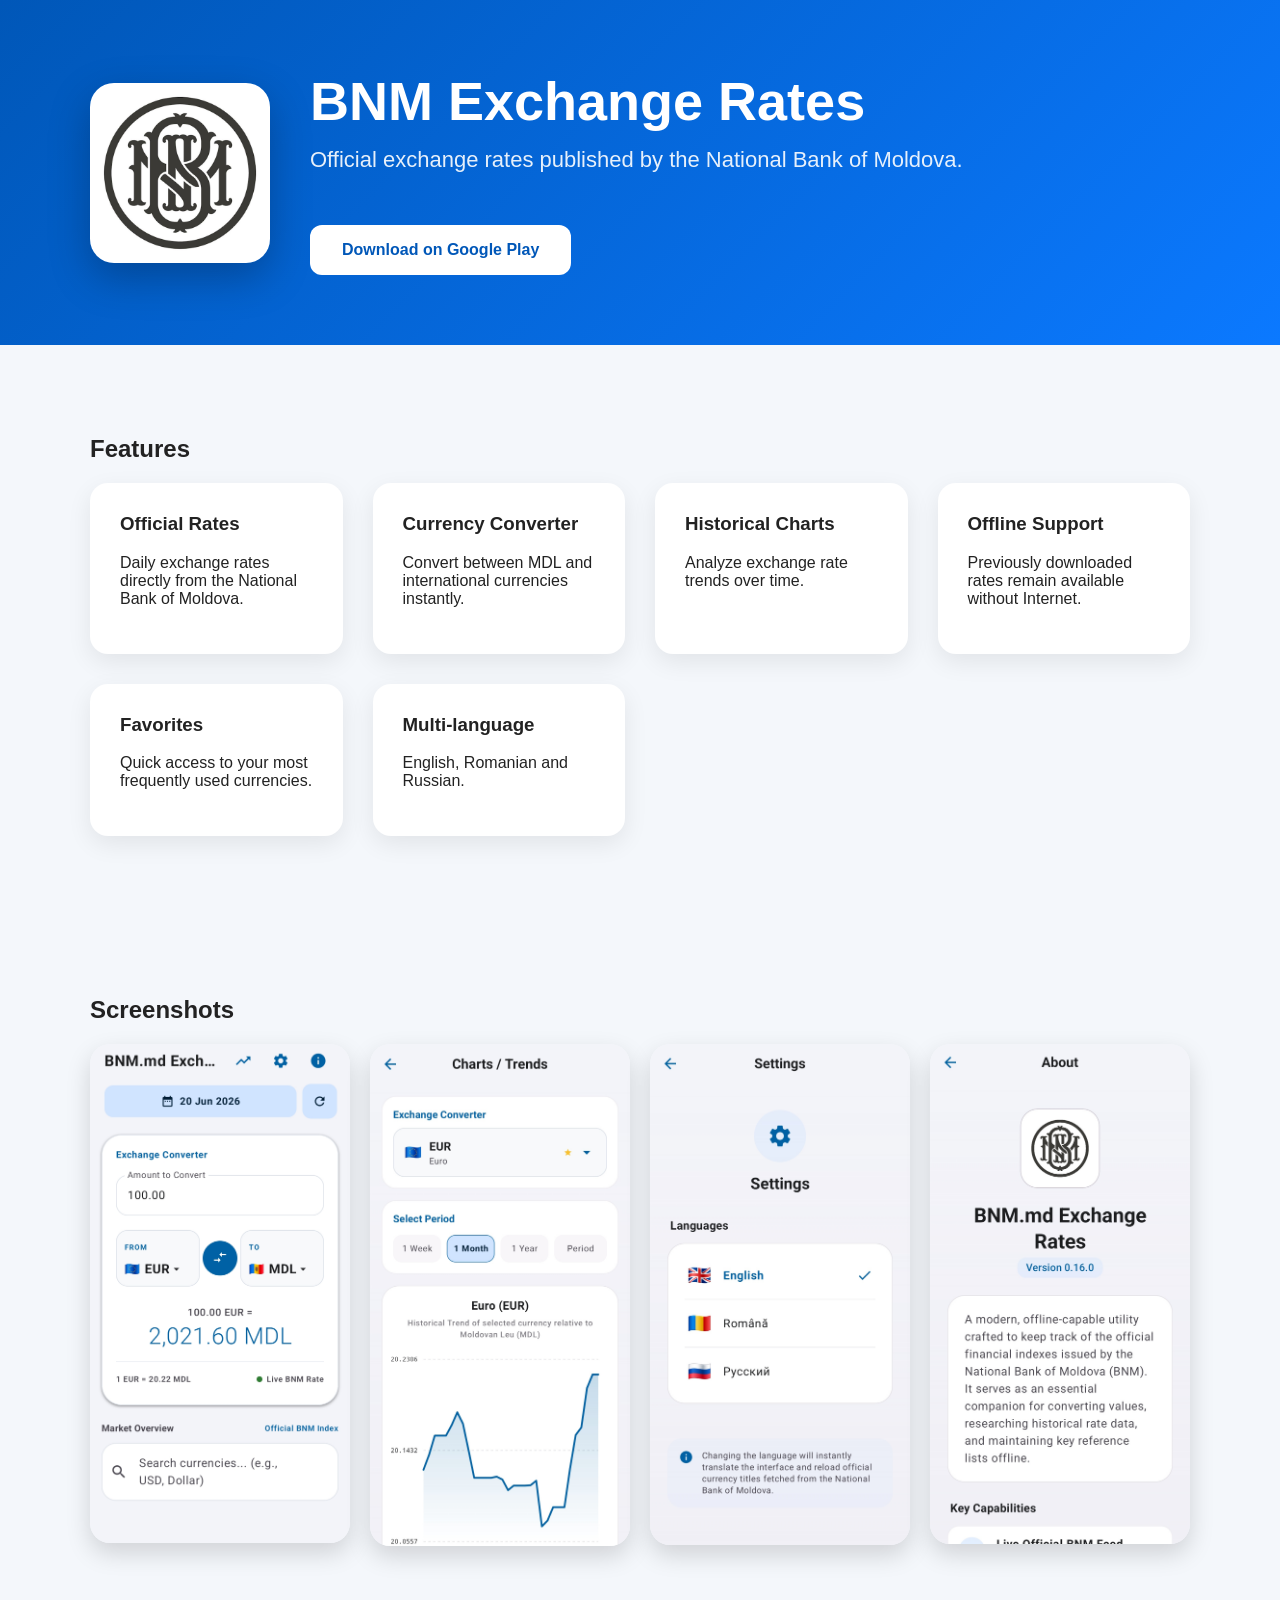
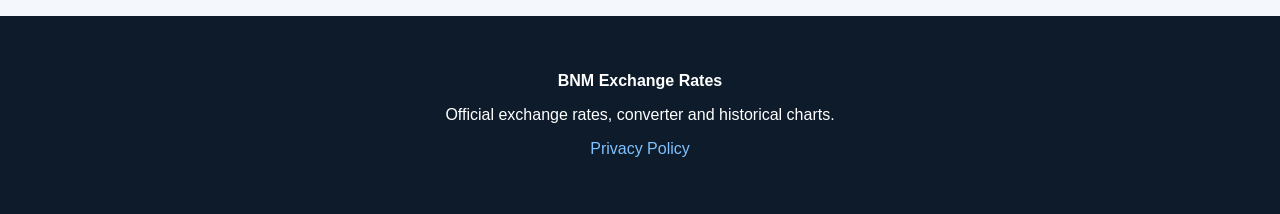
==== bnm-exchange-rates/index.html @ f006da6b "Update dumitru.github.io" ====
<!DOCTYPE html>
<html lang="en">
<head>
<meta charset="UTF-8">
<meta name="viewport" content="width=device-width, initial-scale=1.0">

<title>BNM Exchange Rates</title>

<meta name="description" content="Official exchange rates published by the National Bank of Moldova. Currency converter, historical charts, favorites and offline support.">

<style>
body{
    margin:0;
    font-family:Segoe UI,Roboto,Arial,sans-serif;
    background:#f4f7fb;
    color:#222;
}

header{
    background:linear-gradient(135deg,#0057b8,#0b79ff);
    color:white;
    padding:70px 20px;
}

.container{
    max-width:1100px;
    margin:auto;
}

.hero{
    display:flex;
    flex-wrap:wrap;
    align-items:center;
    gap:40px;
}

.hero img{
    width:180px;
    border-radius:24px;
    box-shadow:0 15px 40px rgba(0,0,0,.25);
}

h1{
    font-size:54px;
    margin:0;
}

.subtitle{
    font-size:22px;
    margin-top:15px;
    opacity:.9;
}

.button{
    display:inline-block;
    margin-top:30px;
    padding:16px 32px;
    background:white;
    color:#0057b8;
    text-decoration:none;
    border-radius:12px;
    font-weight:bold;
}

section{
    padding:70px 20px;
}

.features{
    display:grid;
    grid-template-columns:repeat(auto-fit,minmax(240px,1fr));
    gap:30px;
}

.card{
    background:white;
    padding:30px;
    border-radius:18px;
    box-shadow:0 8px 25px rgba(0,0,0,.08);
}

.card h3{
    margin-top:0;
}

.gallery{
    display:grid;
    grid-template-columns:repeat(auto-fit,minmax(250px,1fr));
    gap:20px;
}

.gallery img{
    width:100%;
    border-radius:20px;
    box-shadow:0 10px 25px rgba(0,0,0,.15);
}

footer{
    background:#0d1b2a;
    color:white;
    text-align:center;
    padding:40px;
}

footer a{
    color:#7fc2ff;
    text-decoration:none;
}
</style>

</head>

<body>

<header>

<div class="container hero">

<img src="assets/icon.png" alt="BNM Exchange Rates">

<div>

<h1>BNM Exchange Rates</h1>

<p class="subtitle">
Official exchange rates published by the National Bank of Moldova.
</p>

<a class="button"
href="https://play.google.com/store/apps/details?id=com.aistudio.exchangeconverter.bnmqwx">
Download on Google Play
</a>

</div>

</div>

</header>

<section>

<div class="container">

<h2>Features</h2>

<div class="features">

<div class="card">
<h3>Official Rates</h3>
<p>Daily exchange rates directly from the National Bank of Moldova.</p>
</div>

<div class="card">
<h3>Currency Converter</h3>
<p>Convert between MDL and international currencies instantly.</p>
</div>

<div class="card">
<h3>Historical Charts</h3>
<p>Analyze exchange rate trends over time.</p>
</div>

<div class="card">
<h3>Offline Support</h3>
<p>Previously downloaded rates remain available without Internet.</p>
</div>

<div class="card">
<h3>Favorites</h3>
<p>Quick access to your most frequently used currencies.</p>
</div>

<div class="card">
<h3>Multi-language</h3>
<p>English, Romanian and Russian.</p>
</div>

</div>

</div>

</section>

<section>

<div class="container">

<h2>Screenshots</h2>

<div class="gallery">

<img src="assets/screenshot1.jpg">
<img src="assets/screenshot2.jpg">
<img src="assets/screenshot3.jpg">
<img src="assets/screenshot4.jpg">

</div>

</div>

</section>

<footer>

<p><strong>BNM Exchange Rates</strong></p>

<p>
Official exchange rates, converter and historical charts.
</p>

<p>
<a href="privacy.html">Privacy Policy</a>
</p>

</footer>

</body>
</html>
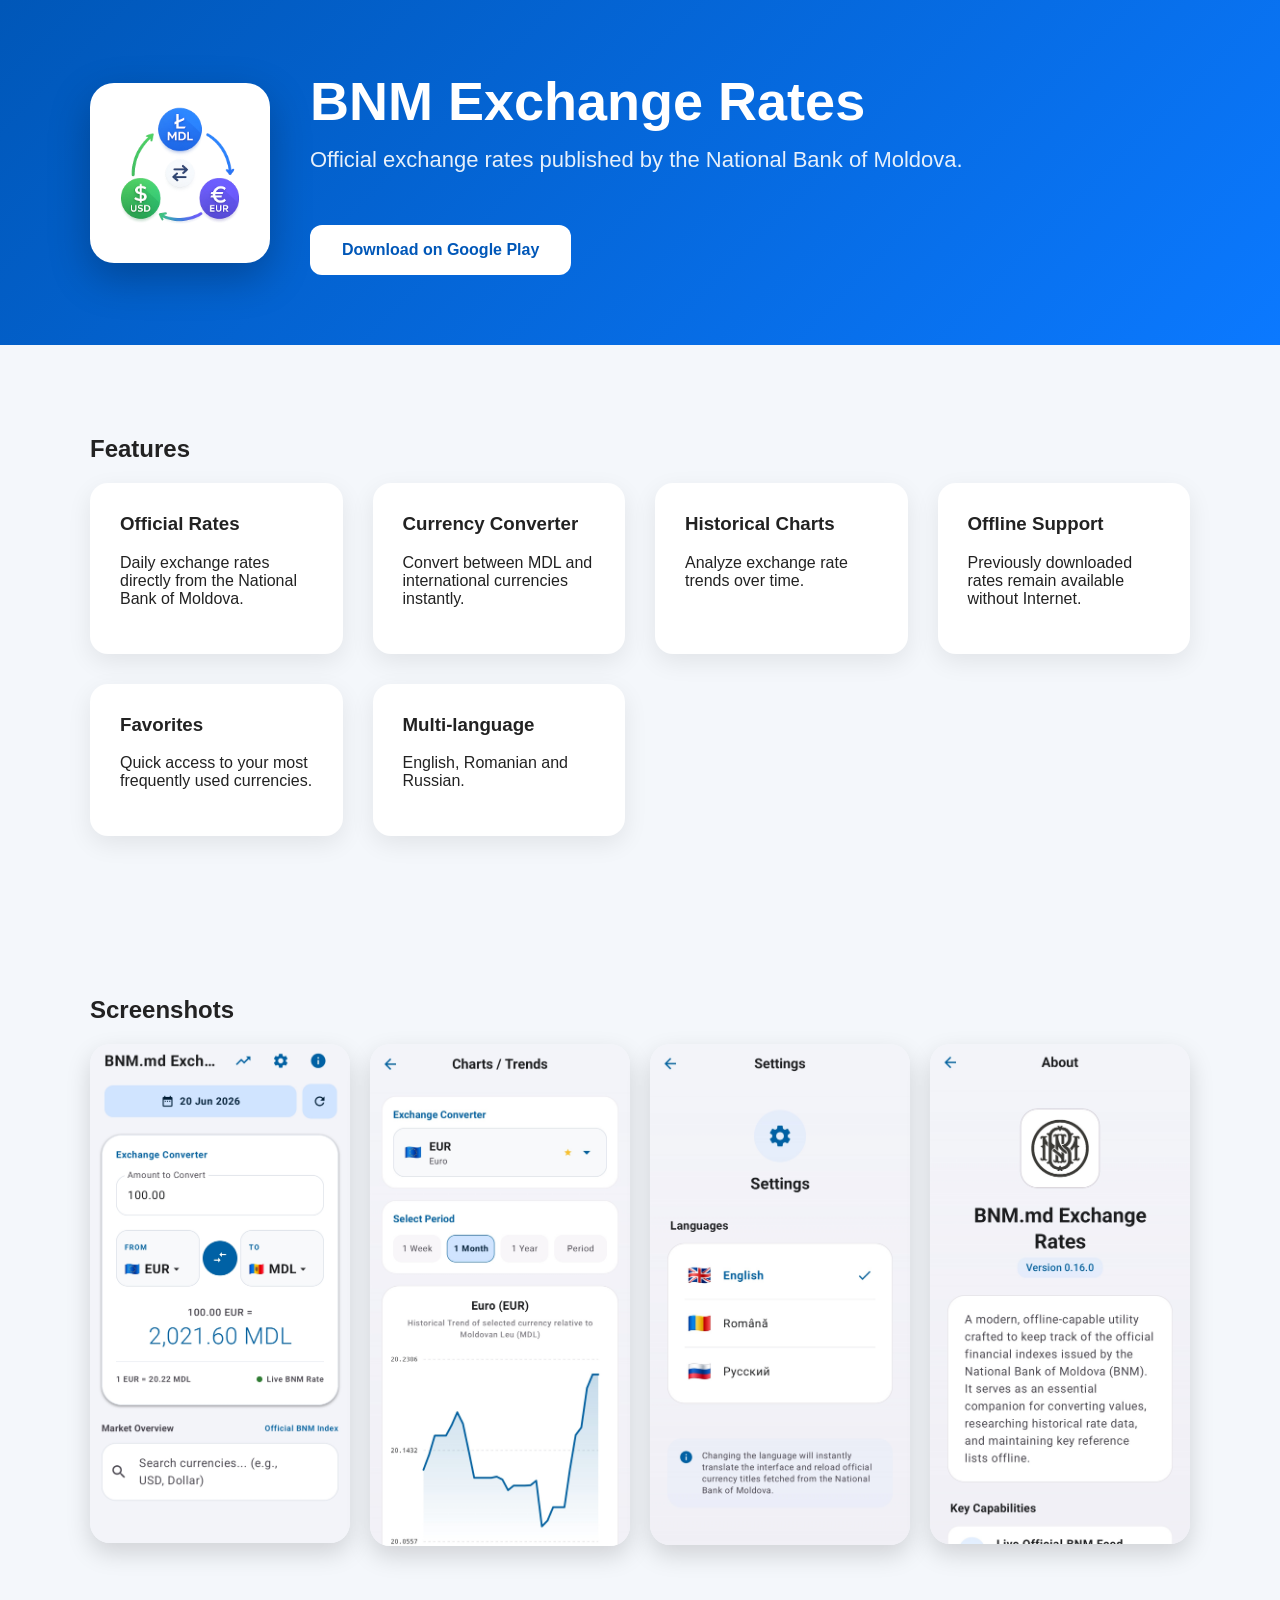
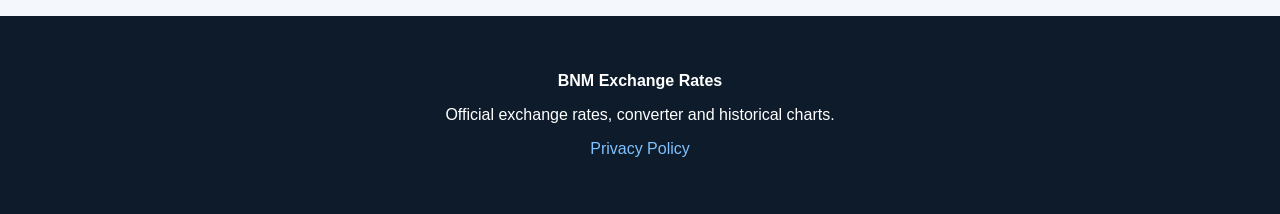
==== commit 2d0b680a: "update logo" ====
--- a/bnm-exchange-rates/index.html
+++ b/bnm-exchange-rates/index.html
@@ -1,218 +1,177 @@
 <!DOCTYPE html>
 <html lang="en">
 <head>
-<meta charset="UTF-8">
-<meta name="viewport" content="width=device-width, initial-scale=1.0">
+    <meta charset="UTF-8">
+    <meta name="viewport" content="width=device-width, initial-scale=1.0">
+    <title>BNM Exchange Rates</title>
+    <meta name="description" content="Official exchange rates published by the National Bank of Moldova. Currency converter, historical charts, favorites and offline support.">
+    <style>
+        body {
+            margin: 0;
+            font-family: Segoe UI,Roboto,Arial,sans-serif;
+            background: #f4f7fb;
+            color: #222;
+        }
 
-<title>BNM Exchange Rates</title>
+        header {
+            background: linear-gradient(135deg,#0057b8,#0b79ff);
+            color: white;
+            padding: 70px 20px;
+        }
 
-<meta name="description" content="Official exchange rates published by the National Bank of Moldova. Currency converter, historical charts, favorites and offline support.">
+        .container {
+            max-width: 1100px;
+            margin: auto;
+        }
 
-<style>
-body{
-    margin:0;
-    font-family:Segoe UI,Roboto,Arial,sans-serif;
-    background:#f4f7fb;
-    color:#222;
-}
+        .hero {
+            display: flex;
+            flex-wrap: wrap;
+            align-items: center;
+            gap: 40px;
+        }
 
-header{
-    background:linear-gradient(135deg,#0057b8,#0b79ff);
-    color:white;
-    padding:70px 20px;
-}
+            .hero img {
+                width: 180px;
+                border-radius: 24px;
+                box-shadow: 0 15px 40px rgba(0,0,0,.25);
+		background: white;
+            }
 
-.container{
-    max-width:1100px;
-    margin:auto;
-}
+        h1 {
+            font-size: 54px;
+            margin: 0;
+        }
 
-.hero{
-    display:flex;
-    flex-wrap:wrap;
-    align-items:center;
-    gap:40px;
-}
+        .subtitle {
+            font-size: 22px;
+            margin-top: 15px;
+            opacity: .9;
+        }
 
-.hero img{
-    width:180px;
-    border-radius:24px;
-    box-shadow:0 15px 40px rgba(0,0,0,.25);
-}
+        .button {
+            display: inline-block;
+            margin-top: 30px;
+            padding: 16px 32px;
+            background: white;
+            color: #0057b8;
+            text-decoration: none;
+            border-radius: 12px;
+            font-weight: bold;
+        }
 
-h1{
-    font-size:54px;
-    margin:0;
-}
+        section {
+            padding: 70px 20px;
+        }
 
-.subtitle{
-    font-size:22px;
-    margin-top:15px;
-    opacity:.9;
-}
+        .features {
+            display: grid;
+            grid-template-columns: repeat(auto-fit,minmax(240px,1fr));
+            gap: 30px;
+        }
 
-.button{
-    display:inline-block;
-    margin-top:30px;
-    padding:16px 32px;
-    background:white;
-    color:#0057b8;
-    text-decoration:none;
-    border-radius:12px;
-    font-weight:bold;
-}
+        .card {
+            background: white;
+            padding: 30px;
+            border-radius: 18px;
+            box-shadow: 0 8px 25px rgba(0,0,0,.08);
+        }
 
-section{
-    padding:70px 20px;
-}
+            .card h3 {
+                margin-top: 0;
+            }
 
-.features{
-    display:grid;
-    grid-template-columns:repeat(auto-fit,minmax(240px,1fr));
-    gap:30px;
-}
+        .gallery {
+            display: grid;
+            grid-template-columns: repeat(auto-fit,minmax(250px,1fr));
+            gap: 20px;
+        }
 
-.card{
-    background:white;
-    padding:30px;
-    border-radius:18px;
-    box-shadow:0 8px 25px rgba(0,0,0,.08);
-}
+            .gallery img {
+                width: 100%;
+                border-radius: 20px;
+                box-shadow: 0 10px 25px rgba(0,0,0,.15);
+            }
 
-.card h3{
-    margin-top:0;
-}
+        footer {
+            background: #0d1b2a;
+            color: white;
+            text-align: center;
+            padding: 40px;
+        }
 
-.gallery{
-    display:grid;
-    grid-template-columns:repeat(auto-fit,minmax(250px,1fr));
-    gap:20px;
-}
-
-.gallery img{
-    width:100%;
-    border-radius:20px;
-    box-shadow:0 10px 25px rgba(0,0,0,.15);
-}
-
-footer{
-    background:#0d1b2a;
-    color:white;
-    text-align:center;
-    padding:40px;
-}
-
-footer a{
-    color:#7fc2ff;
-    text-decoration:none;
-}
-</style>
-
+            footer a {
+                color: #7fc2ff;
+                text-decoration: none;
+            }
+    </style>
 </head>
-
 <body>
-
-<header>
-
-<div class="container hero">
-
-<img src="assets/icon.png" alt="BNM Exchange Rates">
-
-<div>
-
-<h1>BNM Exchange Rates</h1>
-
-<p class="subtitle">
-Official exchange rates published by the National Bank of Moldova.
-</p>
-
-<a class="button"
-href="https://play.google.com/store/apps/details?id=com.aistudio.exchangeconverter.bnmqwx">
-Download on Google Play
-</a>
-
-</div>
-
-</div>
-
-</header>
-
-<section>
-
-<div class="container">
-
-<h2>Features</h2>
-
-<div class="features">
-
-<div class="card">
-<h3>Official Rates</h3>
-<p>Daily exchange rates directly from the National Bank of Moldova.</p>
-</div>
-
-<div class="card">
-<h3>Currency Converter</h3>
-<p>Convert between MDL and international currencies instantly.</p>
-</div>
-
-<div class="card">
-<h3>Historical Charts</h3>
-<p>Analyze exchange rate trends over time.</p>
-</div>
-
-<div class="card">
-<h3>Offline Support</h3>
-<p>Previously downloaded rates remain available without Internet.</p>
-</div>
-
-<div class="card">
-<h3>Favorites</h3>
-<p>Quick access to your most frequently used currencies.</p>
-</div>
-
-<div class="card">
-<h3>Multi-language</h3>
-<p>English, Romanian and Russian.</p>
-</div>
-
-</div>
-
-</div>
-
-</section>
-
-<section>
-
-<div class="container">
-
-<h2>Screenshots</h2>
-
-<div class="gallery">
-
-<img src="assets/screenshot1.jpg">
-<img src="assets/screenshot2.jpg">
-<img src="assets/screenshot3.jpg">
-<img src="assets/screenshot4.jpg">
-
-</div>
-
-</div>
-
-</section>
-
-<footer>
-
-<p><strong>BNM Exchange Rates</strong></p>
-
-<p>
-Official exchange rates, converter and historical charts.
-</p>
-
-<p>
-<a href="privacy.html">Privacy Policy</a>
-</p>
-
-</footer>
-
+    <header>
+        <div class="container hero">
+            <img src="assets/icon.png" alt="BNM Exchange Rates">
+            <div>
+                <h1>BNM Exchange Rates</h1>
+                <p class="subtitle">
+                    Official exchange rates published by the National Bank of Moldova.
+                </p>
+                <a class="button"
+                   href="https://play.google.com/store/apps/details?id=com.aistudio.exchangeconverter.bnmqwx">
+                    Download on Google Play
+                </a>
+            </div>
+        </div>
+    </header>
+    <section>
+        <div class="container">
+            <h2>Features</h2>
+            <div class="features">
+                <div class="card">
+                    <h3>Official Rates</h3>
+                    <p>Daily exchange rates directly from the National Bank of Moldova.</p>
+                </div>
+                <div class="card">
+                    <h3>Currency Converter</h3>
+                    <p>Convert between MDL and international currencies instantly.</p>
+                </div>
+                <div class="card">
+                    <h3>Historical Charts</h3>
+                    <p>Analyze exchange rate trends over time.</p>
+                </div>
+                <div class="card">
+                    <h3>Offline Support</h3>
+                    <p>Previously downloaded rates remain available without Internet.</p>
+                </div>
+                <div class="card">
+                    <h3>Favorites</h3>
+                    <p>Quick access to your most frequently used currencies.</p>
+                </div>
+                <div class="card">
+                    <h3>Multi-language</h3>
+                    <p>English, Romanian and Russian.</p>
+                </div>
+            </div>
+        </div>
+    </section>
+    <section>
+        <div class="container">
+            <h2>Screenshots</h2>
+            <div class="gallery">
+                <img src="assets/screenshot1.jpg">
+                <img src="assets/screenshot2.jpg">
+                <img src="assets/screenshot3.jpg">
+                <img src="assets/screenshot4.jpg">
+            </div>
+        </div>
+    </section>
+    <footer>
+        <p><strong>BNM Exchange Rates</strong></p>
+        <p>
+            Official exchange rates, converter and historical charts.
+        </p>
+        <p>
+            <a href="privacy.html">Privacy Policy</a>
+        </p>
+    </footer>
 </body>
 </html>
